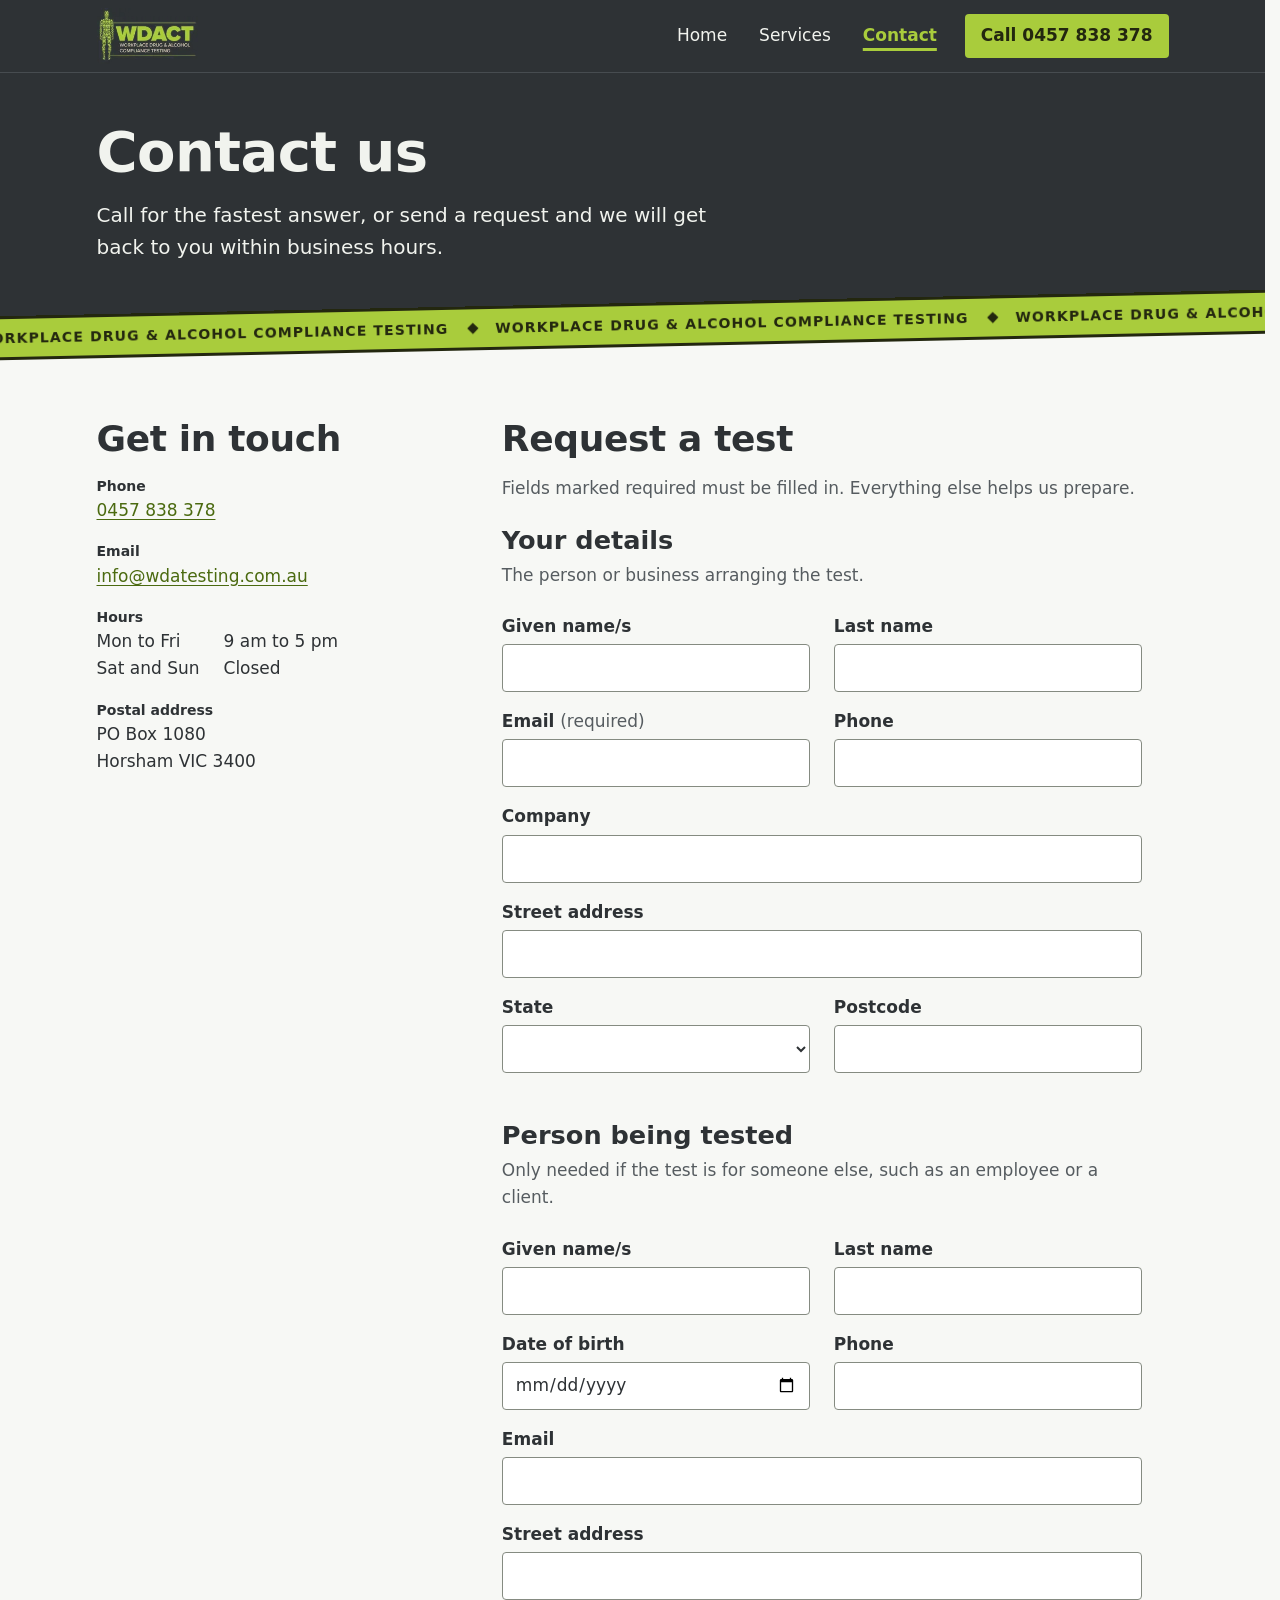
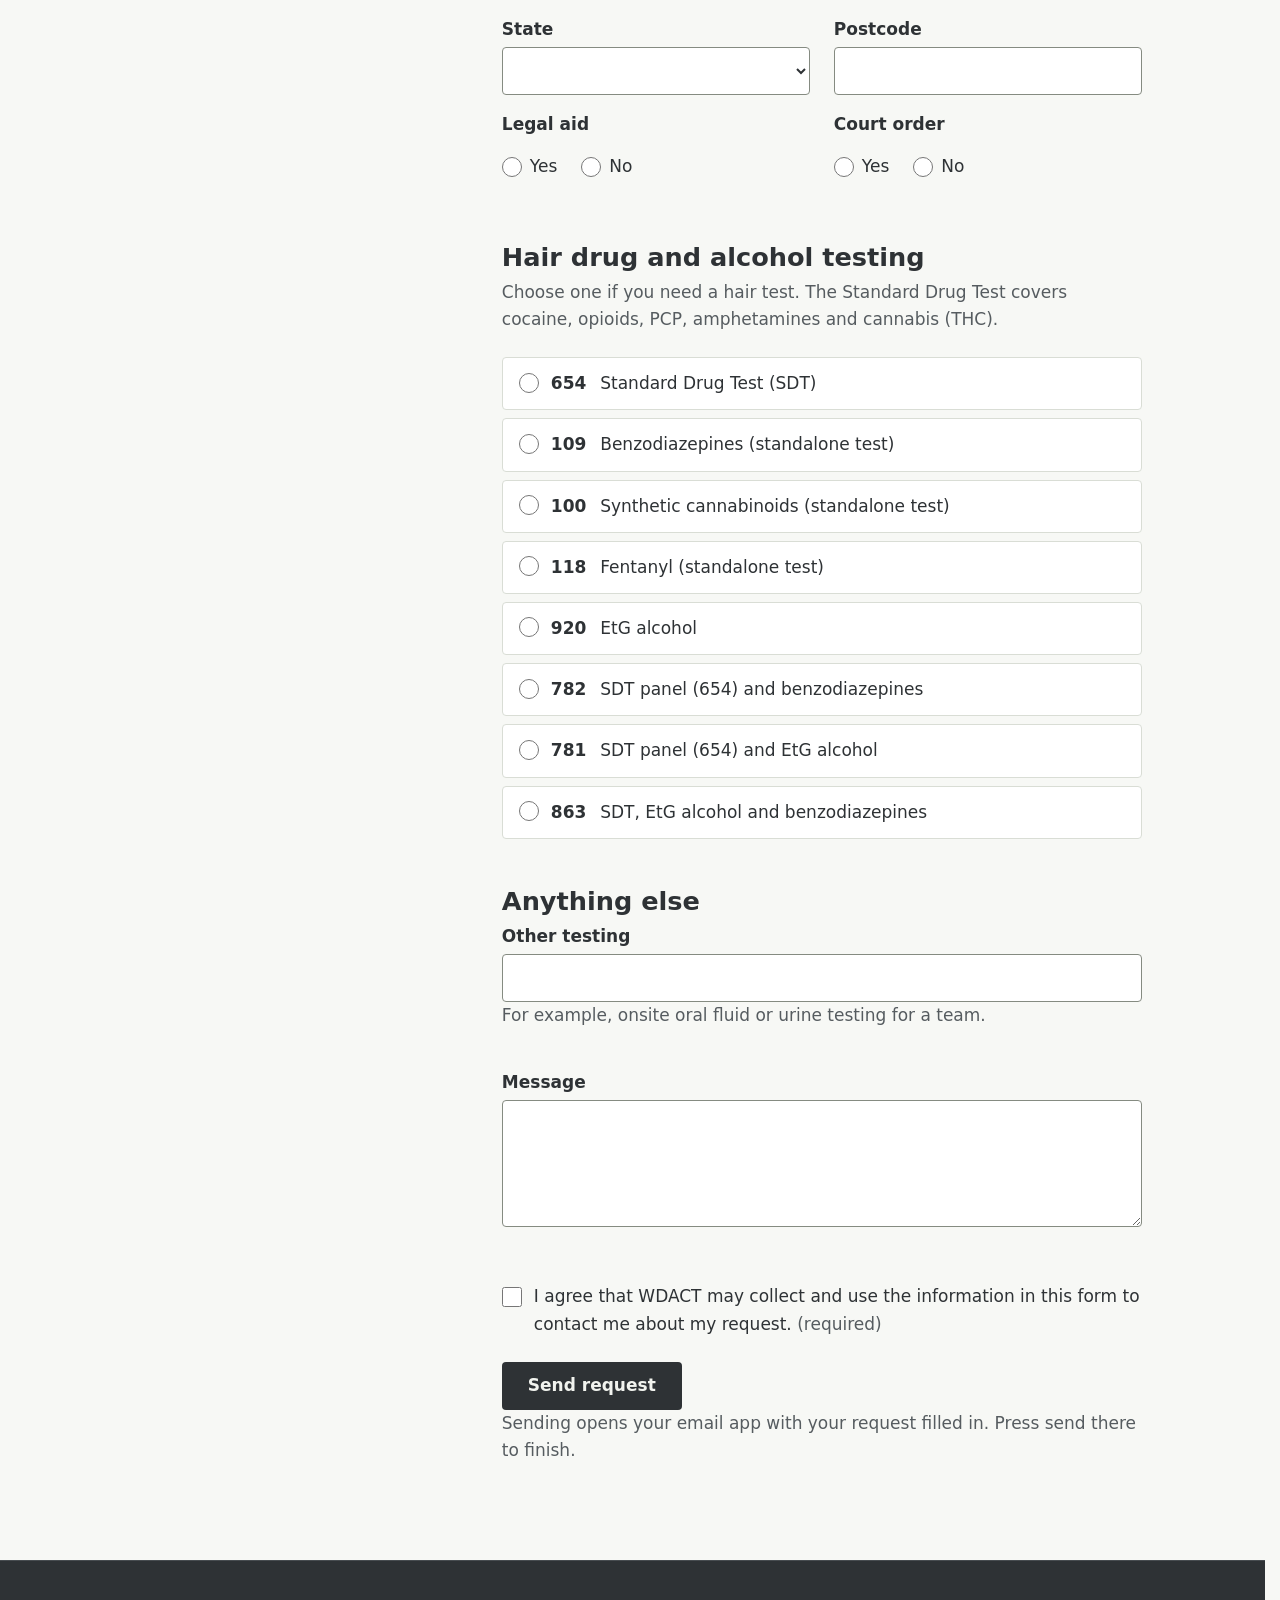
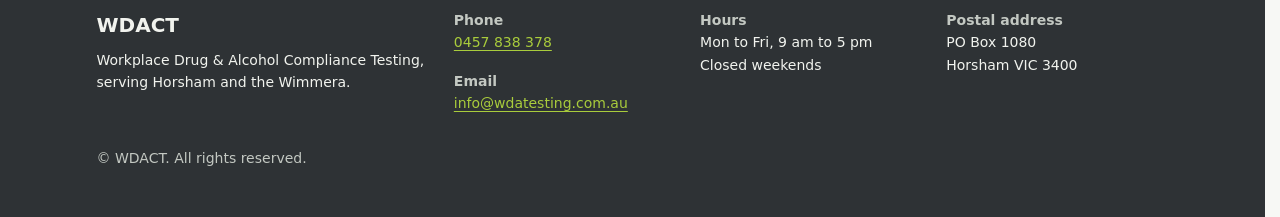
==== contact.html @ dabd3021 "Redesign site for WDACT (Workplace Drug & Alcohol Compliance Testing) Rebuild the old Telstra-built " ====
<!doctype html>
<html lang="en-AU">
<head>
  <meta charset="utf-8">
  <meta name="viewport" content="width=device-width, initial-scale=1">
  <title>Contact and request a test | WDACT</title>
  <meta name="description" content="Call WDACT on 0457 838 378 or send a test request. Drug, alcohol and hair follicle testing in Horsham and the Wimmera.">
  <link rel="preload" href="assets/fonts/archivo-latin-var.woff2" as="font" type="font/woff2" crossorigin>
  <link rel="stylesheet" href="assets/css/theme.css">
  <link rel="stylesheet" href="assets/css/main.css">
  <link rel="stylesheet" href="assets/components/nav/nav.css">
  <script src="assets/components/nav/nav.js" defer></script>
  <script src="assets/js/contact-form.js" defer></script>
</head>
<body>
  <header data-site-nav></header>

  <main id="main" tabindex="-1">
    <section class="hero hero--short on-dark" aria-labelledby="page-title">
      <div class="wrap">
        <h1 id="page-title">Contact us</h1>
        <p class="lede">Call for the fastest answer, or send a request and we will get back to you within business hours.</p>
      </div>
    </section>

    <div class="tape" aria-hidden="true"><span>WORKPLACE DRUG &amp; ALCOHOL COMPLIANCE TESTING</span><span>WORKPLACE DRUG &amp; ALCOHOL COMPLIANCE TESTING</span><span>WORKPLACE DRUG &amp; ALCOHOL COMPLIANCE TESTING</span><span>WORKPLACE DRUG &amp; ALCOHOL COMPLIANCE TESTING</span></div>

    <div class="section">
      <div class="wrap contact-layout">
        <aside class="contact-layout__aside" aria-labelledby="details-title">
          <h2 id="details-title">Get in touch</h2>
          <dl class="details">
            <div>
              <dt>Phone</dt>
              <dd><a href="tel:+61457838378">0457 838 378</a></dd>
            </div>
            <div>
              <dt>Email</dt>
              <dd><a href="mailto:info@wdatesting.com.au">info@wdatesting.com.au</a></dd>
            </div>
            <div>
              <dt>Hours</dt>
              <dd>
                <table class="hours">
                  <tr><th scope="row">Mon to Fri</th><td>9 am to 5 pm</td></tr>
                  <tr><th scope="row">Sat and Sun</th><td>Closed</td></tr>
                </table>
              </dd>
            </div>
            <div>
              <dt>Postal address</dt>
              <dd>PO Box 1080<br>Horsham VIC 3400</dd>
            </div>
          </dl>
        </aside>

        <form class="request" id="request" action="mailto:info@wdatesting.com.au" method="post" enctype="text/plain" novalidate aria-labelledby="request-title">
          <h2 id="request-title">Request a test</h2>
          <p class="hint">Fields marked required must be filled in. Everything else helps us prepare.</p>

          <fieldset>
            <legend>Your details</legend>
            <p class="hint">The person or business arranging the test.</p>
            <div class="fields">
              <div class="field">
                <label for="given-name">Given name/s</label>
                <input id="given-name" name="Given name/s" type="text" autocomplete="given-name">
              </div>
              <div class="field">
                <label for="last-name">Last name</label>
                <input id="last-name" name="Last name" type="text" autocomplete="family-name">
              </div>
              <div class="field">
                <label for="email">Email <span class="required">(required)</span></label>
                <input id="email" name="Email" type="email" autocomplete="email" required aria-describedby="email-error">
                <p class="error" id="email-error"></p>
              </div>
              <div class="field">
                <label for="phone">Phone</label>
                <input id="phone" name="Phone" type="tel" autocomplete="tel">
              </div>
              <div class="field field--wide">
                <label for="company">Company</label>
                <input id="company" name="Company" type="text" autocomplete="organization">
              </div>
              <div class="field field--wide">
                <label for="street">Street address</label>
                <input id="street" name="Street address" type="text" autocomplete="street-address">
              </div>
              <div class="field">
                <label for="state">State</label>
                <select id="state" name="State" autocomplete="address-level1">
                  <option value=""></option>
                  <option>VIC</option>
                  <option>NSW</option>
                  <option>SA</option>
                  <option>QLD</option>
                  <option>TAS</option>
                  <option>WA</option>
                  <option>NT</option>
                  <option>ACT</option>
                </select>
              </div>
              <div class="field">
                <label for="postcode">Postcode</label>
                <input id="postcode" name="Postcode" type="text" inputmode="numeric" autocomplete="postal-code" maxlength="4">
              </div>
            </div>
          </fieldset>

          <fieldset>
            <legend>Person being tested</legend>
            <p class="hint">Only needed if the test is for someone else, such as an employee or a client.</p>
            <div class="fields">
              <div class="field">
                <label for="client-given-name">Given name/s</label>
                <input id="client-given-name" name="Client given name/s" type="text" autocomplete="off">
              </div>
              <div class="field">
                <label for="client-last-name">Last name</label>
                <input id="client-last-name" name="Client last name" type="text" autocomplete="off">
              </div>
              <div class="field">
                <label for="client-dob">Date of birth</label>
                <input id="client-dob" name="Client date of birth" type="date" autocomplete="off">
              </div>
              <div class="field">
                <label for="client-phone">Phone</label>
                <input id="client-phone" name="Client phone" type="tel" autocomplete="off">
              </div>
              <div class="field field--wide">
                <label for="client-email">Email</label>
                <input id="client-email" name="Client email" type="email" autocomplete="off">
              </div>
              <div class="field field--wide">
                <label for="client-street">Street address</label>
                <input id="client-street" name="Client street address" type="text" autocomplete="off">
              </div>
              <div class="field">
                <label for="client-state">State</label>
                <select id="client-state" name="Client state" autocomplete="off">
                  <option value=""></option>
                  <option>VIC</option>
                  <option>NSW</option>
                  <option>SA</option>
                  <option>QLD</option>
                  <option>TAS</option>
                  <option>WA</option>
                  <option>NT</option>
                  <option>ACT</option>
                </select>
              </div>
              <div class="field">
                <label for="client-postcode">Postcode</label>
                <input id="client-postcode" name="Client postcode" type="text" inputmode="numeric" autocomplete="off" maxlength="4">
              </div>
              <div class="field" role="group" aria-labelledby="legal-aid-label">
                <span class="label" id="legal-aid-label">Legal aid</span>
                <div class="yes-no">
                  <label><input type="radio" name="Legal aid" value="Yes"> Yes</label>
                  <label><input type="radio" name="Legal aid" value="No"> No</label>
                </div>
              </div>
              <div class="field" role="group" aria-labelledby="court-order-label">
                <span class="label" id="court-order-label">Court order</span>
                <div class="yes-no">
                  <label><input type="radio" name="Court order" value="Yes"> Yes</label>
                  <label><input type="radio" name="Court order" value="No"> No</label>
                </div>
              </div>
            </div>
          </fieldset>

          <fieldset>
            <legend>Hair drug and alcohol testing</legend>
            <p class="hint">Choose one if you need a hair test. The Standard Drug Test covers cocaine, opioids, PCP, amphetamines and cannabis (THC).</p>
            <ul class="choices">
              <li><label class="choice"><input type="radio" name="Hair test" value="654 Standard Drug Test (SDT)"><span><span class="choice__code">654</span> Standard Drug Test (SDT)</span></label></li>
              <li><label class="choice"><input type="radio" name="Hair test" value="109 Benzodiazepines (standalone test)"><span><span class="choice__code">109</span> Benzodiazepines (standalone test)</span></label></li>
              <li><label class="choice"><input type="radio" name="Hair test" value="100 Synthetic cannabinoids (standalone test)"><span><span class="choice__code">100</span> Synthetic cannabinoids (standalone test)</span></label></li>
              <li><label class="choice"><input type="radio" name="Hair test" value="118 Fentanyl (standalone test)"><span><span class="choice__code">118</span> Fentanyl (standalone test)</span></label></li>
              <li><label class="choice"><input type="radio" name="Hair test" value="920 EtG alcohol"><span><span class="choice__code">920</span> EtG alcohol</span></label></li>
              <li><label class="choice"><input type="radio" name="Hair test" value="782 SDT panel (654) and benzodiazepines"><span><span class="choice__code">782</span> SDT panel (654) and benzodiazepines</span></label></li>
              <li><label class="choice"><input type="radio" name="Hair test" value="781 SDT panel (654) and EtG alcohol"><span><span class="choice__code">781</span> SDT panel (654) and EtG alcohol</span></label></li>
              <li><label class="choice"><input type="radio" name="Hair test" value="863 SDT, EtG alcohol and benzodiazepines"><span><span class="choice__code">863</span> SDT, EtG alcohol and benzodiazepines</span></label></li>
            </ul>
          </fieldset>

          <fieldset>
            <legend>Anything else</legend>
            <div class="fields">
              <div class="field field--wide">
                <label for="other-testing">Other testing</label>
                <input id="other-testing" name="Other testing" type="text" aria-describedby="other-testing-hint">
                <p class="hint" id="other-testing-hint">For example, onsite oral fluid or urine testing for a team.</p>
              </div>
              <div class="field field--wide">
                <label for="message">Message</label>
                <textarea id="message" name="Message" rows="4"></textarea>
              </div>
            </div>
          </fieldset>

          <div class="consent">
            <input id="consent" name="Consent" type="checkbox" value="Yes" required aria-describedby="consent-error">
            <label for="consent">I agree that WDACT may collect and use the information in this form to contact me about my request. <span class="required">(required)</span></label>
          </div>
          <p class="error" id="consent-error"></p>

          <button class="button button--dark" type="submit">Send request</button>
          <p class="hint" id="send-hint">Sending opens your email app with your request filled in. Press send there to finish.</p>
          <div class="form-status" id="form-status" role="status"></div>
        </form>
      </div>
    </div>
  </main>

  <footer class="site-footer on-dark">
    <div class="wrap">
      <div class="site-footer__grid">
        <div>
          <p class="site-footer__name">WDACT</p>
          <p>Workplace Drug &amp; Alcohol Compliance Testing, serving Horsham and the Wimmera.</p>
        </div>
        <dl class="details">
          <div><dt>Phone</dt><dd><a href="tel:+61457838378">0457 838 378</a></dd></div>
          <div><dt>Email</dt><dd><a href="mailto:info@wdatesting.com.au">info@wdatesting.com.au</a></dd></div>
        </dl>
        <dl class="details">
          <div><dt>Hours</dt><dd>Mon to Fri, 9 am to 5 pm<br>Closed weekends</dd></div>
        </dl>
        <dl class="details">
          <div><dt>Postal address</dt><dd>PO Box 1080<br>Horsham VIC 3400</dd></div>
        </dl>
      </div>
      <p class="site-footer__legal">&copy; WDACT. All rights reserved.</p>
    </div>
  </footer>
</body>
</html>
---- assets/css/theme.css ----
/*
  Theme: this site's colours, fonts and spacing.

  This is the ONLY file where colours and fonts are set. Every other
  stylesheet (including the nav component) reads these custom properties.

  WDACT brand: charcoal and the lime taken from the WDACT logo.
  Lime is only used as a fill or on charcoal; on light backgrounds,
  text and links use the deeper olive so they stay readable.
*/

/* Archivo, self-hosted (variable weight and width, Latin subset) */
@font-face {
  font-family: "Archivo";
  font-style: normal;
  font-weight: 100 900;
  font-stretch: 62% 125%;
  font-display: swap;
  src: url("../fonts/archivo-latin-var.woff2") format("woff2");
}

:root {
  /* Colour */
  --colour-paper: #f7f8f5;          /* page background */
  --colour-surface: #ffffff;        /* raised surfaces, form fields */
  --colour-ink: #2e3235;            /* body text */
  --colour-ink-muted: #565c60;      /* secondary text */
  --colour-line: #d9ddd5;           /* borders and dividers */
  --colour-accent: #4b6a10;         /* links, current page, focus ring (on light) */
  --colour-accent-strong: #354b0a;  /* hover and pressed states */
  --colour-on-accent: #ffffff;      /* text on accent backgrounds */

  --colour-charcoal: #2e3235;       /* header, hero and footer */
  --colour-slab: #3b4044;           /* raised areas on charcoal */
  --colour-on-charcoal: #f1f3ee;    /* text on charcoal */
  --colour-on-charcoal-muted: #c3c8c2;
  --colour-lime: #a9cc3c;           /* WDACT logo lime: fills, and accents on charcoal */
  --colour-lime-strong: #bedd5a;    /* hover on charcoal */
  --colour-on-lime: #23270f;        /* text on lime */
  --colour-error: #a32c1e;          /* form errors */
  --colour-field-border: #858b81;   /* form field outlines (3:1 against paper) */

  /* Fonts */
  --font-body: "Archivo", system-ui, -apple-system, "Segoe UI", Roboto, "Helvetica Neue", Arial, sans-serif;
  --font-display: "Archivo", system-ui, -apple-system, "Segoe UI", Roboto, "Helvetica Neue", Arial, sans-serif;
  --stretch-display: 125%;          /* expanded width for headings, echoing the logo */
  --stretch-label: 112%;

  /* Type scale (roughly a 1.25 ratio) */
  --text-sm: 0.875rem;
  --text-base: 1.0625rem;
  --text-lg: 1.25rem;
  --text-xl: 1.6rem;
  --text-2xl: clamp(1.75rem, 3.6vw, 2.25rem);
  --text-3xl: clamp(2.1rem, 5.6vw, 3.5rem);
  --leading-body: 1.6;
  --leading-tight: 1.1;
  --measure: 66ch;                  /* comfortable line length */

  /* Spacing */
  --space-1: 0.25rem;
  --space-2: 0.5rem;
  --space-3: 0.75rem;
  --space-4: 1rem;
  --space-5: 1.5rem;
  --space-6: 2rem;
  --space-7: 3rem;
  --space-8: 4.5rem;
  --space-9: 6rem;

  /* Layout */
  --page-max-width: 72rem;
  --page-gutter: clamp(1rem, 4vw, 2.5rem);
  --radius: 0.25rem;

  /* Navigation */
  --nav-bar-height: 4.5rem;         /* fixed height of the top bar */
  --nav-link-gap: var(--space-5);
  --nav-background: var(--colour-charcoal);
  --nav-ink: var(--colour-on-charcoal);
  --nav-line: #474c50;
  --nav-current: var(--colour-lime);
  --nav-logo-height: 3.5rem;
  --focus-ring: 3px solid var(--colour-accent);
  --focus-ring-on-dark: 3px solid var(--colour-lime);
  --focus-offset: 3px;

  /* Stacking order: the header must sit above everything else on the page */
  --z-nav: 1000;

  /* Motion */
  --duration-fast: 160ms;
  --easing: cubic-bezier(0.2, 0, 0, 1);

  /*
    Breakpoint (for reference only: custom properties cannot be used inside
    media queries). The mobile menu applies under 768 px; 768 px and wider is
    the desktop menu. nav.css and nav.js both use this value.
  */
}
---- assets/css/main.css ----
/*
  Base page styles. Colours, fonts and spacing come from theme.css.
*/

*,
*::before,
*::after {
  box-sizing: border-box;
}

html {
  -webkit-text-size-adjust: 100%;
  text-size-adjust: 100%;
  scrollbar-gutter: stable;
}

body {
  margin: 0;
  min-height: 100vh;
  display: flex;
  flex-direction: column;
  background: var(--colour-paper);
  color: var(--colour-ink);
  font-family: var(--font-body);
  font-size: var(--text-base);
  line-height: var(--leading-body);
}

img {
  max-width: 100%;
  height: auto;
  display: block;
}

h1,
h2,
h3 {
  font-family: var(--font-display);
  font-stretch: var(--stretch-display);
  font-weight: 800;
  line-height: var(--leading-tight);
  letter-spacing: -0.01em;
  margin: 0 0 var(--space-4);
  text-wrap: balance;
}

h1 {
  font-size: var(--text-3xl);
}

h2 {
  font-size: var(--text-2xl);
}

h3 {
  font-size: var(--text-lg);
  font-weight: 700;
  letter-spacing: 0;
}

p {
  margin: 0 0 var(--space-4);
  max-width: var(--measure);
}

a {
  color: var(--colour-accent);
  text-underline-offset: 0.18em;
}

a:hover {
  color: var(--colour-accent-strong);
}

:focus-visible {
  outline: var(--focus-ring);
  outline-offset: var(--focus-offset);
}

main:focus {
  outline: none;
}

main {
  flex: 1;
  overflow-x: clip; /* trims the angled tape band; clip keeps the sticky header working */
}

.wrap {
  width: 100%;
  max-width: var(--page-max-width);
  margin: 0 auto;
  padding: 0 var(--page-gutter);
}

.lede {
  font-size: var(--text-lg);
  max-width: 52ch;
}

/* ------------------------------------------------------------------
   Buttons
   ------------------------------------------------------------------ */

.button {
  display: inline-flex;
  align-items: center;
  justify-content: center;
  min-height: 3rem;
  padding: var(--space-2) var(--space-5);
  border: 2px solid transparent;
  border-radius: var(--radius);
  font: inherit;
  font-weight: 700;
  text-decoration: none;
  cursor: pointer;
}

.button--lime {
  background: var(--colour-lime);
  color: var(--colour-on-lime);
}

.button--lime:hover {
  background: var(--colour-lime-strong);
  color: var(--colour-on-lime);
}

.button--ghost {
  border-color: currentColor;
  color: var(--colour-on-charcoal);
}

.button--ghost:hover {
  color: var(--colour-lime);
}

.button--dark {
  background: var(--colour-charcoal);
  color: var(--colour-on-charcoal);
}

.button--dark:hover {
  background: var(--colour-slab);
  color: var(--colour-on-charcoal);
}

.actions {
  display: flex;
  flex-wrap: wrap;
  gap: var(--space-3);
  margin-top: var(--space-6);
}

/* ------------------------------------------------------------------
   Dark areas (hero and contact band): lime focus ring and links
   ------------------------------------------------------------------ */

.on-dark {
  background: var(--colour-charcoal);
  color: var(--colour-on-charcoal);
}

.on-dark a:not(.button) {
  color: var(--colour-lime);
}

.on-dark a:not(.button):hover {
  color: var(--colour-lime-strong);
}

.on-dark :focus-visible {
  outline: var(--focus-ring-on-dark);
}

/* ------------------------------------------------------------------
   Hero
   ------------------------------------------------------------------ */

.hero {
  padding: var(--space-7) 0 var(--space-8);
}

.hero__grid {
  display: grid;
  gap: var(--space-6);
  align-items: center;
}

.hero__place {
  margin-bottom: var(--space-4);
  color: var(--colour-lime);
  font-stretch: var(--stretch-label);
  font-weight: 600;
}

.hero__text p:not(.hero__place) {
  color: var(--colour-on-charcoal-muted);
}

.hero__photo {
  margin: 0;
}

.hero__photo img {
  width: 100%;
  aspect-ratio: 3 / 2;
  object-fit: cover;
  border-radius: var(--radius);
}

.hero--short {
  padding-bottom: var(--space-7);
}

@media (min-width: 900px) {
  .hero__grid {
    grid-template-columns: 1.15fr 1fr;
    gap: var(--space-7);
  }
}

/*
  Custody tape: the band under the hero, styled like tamper-evident
  evidence tape. Decorative only (aria-hidden in the markup).
*/
.tape {
  position: relative;
  z-index: 1;
  margin: calc(var(--space-5) * -1) -2% 0;
  overflow: hidden;
  transform: rotate(-1.2deg);
  background: var(--colour-lime);
  color: var(--colour-on-lime);
  border-block: 3px solid var(--colour-on-lime);
  font-stretch: var(--stretch-display);
  font-weight: 800;
  font-size: var(--text-sm);
  letter-spacing: 0.08em;
  white-space: nowrap;
  user-select: none;
}

.tape span {
  display: inline-block;
  padding: var(--space-2) 0;
}

.tape span::after {
  content: "";
  display: inline-block;
  width: 0.55em;
  height: 0.55em;
  margin: 0 1.4em;
  background: currentColor;
  transform: rotate(45deg) translateY(-0.1em);
}

/* ------------------------------------------------------------------
   Sections
   ------------------------------------------------------------------ */

.section {
  padding: var(--space-8) 0;
}

.section + .section {
  border-top: 1px solid var(--colour-line);
}

.section__intro {
  margin-bottom: var(--space-7);
}

.section__intro p {
  color: var(--colour-ink-muted);
}

/* Three test types, divided by rules rather than boxed in cards */
.tests {
  display: grid;
  gap: var(--space-6);
  margin: 0;
  padding: 0;
  list-style: none;
}

.tests li {
  padding-top: var(--space-4);
  border-top: 4px solid var(--colour-charcoal);
}

.tests p {
  color: var(--colour-ink-muted);
}

@media (min-width: 768px) {
  .tests {
    grid-template-columns: repeat(3, 1fr);
  }
}

/* Two audiences side by side */
.split {
  display: grid;
  gap: var(--space-7);
}

.split ul {
  margin: 0 0 var(--space-4);
  padding-left: var(--space-5);
}

.split li {
  margin-bottom: var(--space-2);
}

@media (min-width: 768px) {
  .split {
    grid-template-columns: 1fr 1fr;
  }
}

/* Reasons to choose WDACT */
.reasons {
  display: grid;
  gap: var(--space-5) var(--space-7);
  margin: 0;
}

.reasons div {
  padding-left: var(--space-4);
  border-left: 4px solid var(--colour-lime);
}

.reasons dt {
  font-weight: 700;
  font-size: var(--text-lg);
}

.reasons dd {
  margin: var(--space-1) 0 0;
  color: var(--colour-ink-muted);
}

@media (min-width: 768px) {
  .reasons {
    grid-template-columns: 1fr 1fr;
  }
}

/* Text beside a photo */
.feature {
  display: grid;
  gap: var(--space-6);
  align-items: start;
}

.feature img {
  width: 100%;
  border-radius: var(--radius);
}

@media (min-width: 900px) {
  .feature {
    grid-template-columns: 1.4fr 1fr;
    gap: var(--space-8);
  }

  .feature--reverse > :first-child {
    order: 2;
  }
}

/* Substances list in two columns */
.substances {
  max-width: 34rem;
  columns: 2 12rem;
  column-gap: var(--space-6);
  margin: 0 0 var(--space-5);
  padding-left: var(--space-5);
}

.substances li {
  margin-bottom: var(--space-1);
  break-inside: avoid;
}

/* Hair test codes */
.table-scroll {
  overflow-x: auto;
  margin-bottom: var(--space-4);
}

.codes {
  width: 100%;
  max-width: 44rem;
  border-collapse: collapse;
}

.codes caption {
  text-align: left;
  font-weight: 700;
  padding-bottom: var(--space-3);
}

.codes th,
.codes td {
  padding: var(--space-3) var(--space-4) var(--space-3) 0;
  border-bottom: 1px solid var(--colour-line);
  text-align: left;
  vertical-align: top;
}

.codes thead th {
  border-bottom: 2px solid var(--colour-charcoal);
  font-size: var(--text-sm);
}

.codes tbody th {
  width: 5rem;
  font-variant-numeric: tabular-nums;
  font-stretch: var(--stretch-label);
}

.note {
  max-width: 44rem;
  color: var(--colour-ink-muted);
  font-size: var(--text-sm);
}

/* ------------------------------------------------------------------
   Contact band and details
   ------------------------------------------------------------------ */

.contact-band {
  padding: var(--space-8) 0;
}

.contact-band__grid {
  display: grid;
  gap: var(--space-6);
}

.contact-band__phone {
  display: inline-block;
  margin-bottom: var(--space-4);
  font-stretch: var(--stretch-display);
  font-weight: 800;
  font-size: var(--text-3xl);
  line-height: 1;
  text-decoration: none;
  font-variant-numeric: tabular-nums;
}

.contact-band__phone:hover {
  text-decoration: underline;
  text-decoration-thickness: 3px;
}

@media (min-width: 900px) {
  .contact-band__grid {
    grid-template-columns: 1.3fr 1fr;
    align-items: end;
  }
}

.details {
  display: grid;
  gap: var(--space-4);
  margin: 0;
}

.details dt {
  font-stretch: var(--stretch-label);
  font-weight: 600;
  font-size: var(--text-sm);
}

.details dd {
  margin: 0;
}

.on-dark .details dt {
  color: var(--colour-on-charcoal-muted);
}

.hours {
  border-collapse: collapse;
}

.hours th,
.hours td {
  padding: 0 var(--space-5) 0 0;
  font-weight: inherit;
  text-align: left;
  font-variant-numeric: tabular-nums;
}

/* ------------------------------------------------------------------
   Contact page layout and form
   ------------------------------------------------------------------ */

.contact-layout {
  display: grid;
  gap: var(--space-8);
}

@media (min-width: 900px) {
  .contact-layout {
    grid-template-columns: 1fr 2fr;
    gap: var(--space-8);
  }

  .contact-layout__aside {
    position: sticky;
    top: calc(var(--nav-bar-height) + var(--space-6));
    align-self: start;
  }
}

.request {
  max-width: 40rem;
}

.request fieldset {
  margin: 0 0 var(--space-7);
  padding: 0;
  border: 0;
}

.request legend {
  padding: 0;
  margin-bottom: var(--space-2);
  font-stretch: var(--stretch-display);
  font-weight: 800;
  font-size: var(--text-xl);
  line-height: var(--leading-tight);
}

.request .hint {
  margin-bottom: var(--space-5);
  color: var(--colour-ink-muted);
}

.fields {
  display: grid;
  gap: var(--space-4) var(--space-5);
}

@media (min-width: 560px) {
  .fields {
    grid-template-columns: 1fr 1fr;
  }

  .field--wide {
    grid-column: 1 / -1;
  }
}

.field label,
.field .label {
  display: block;
  margin-bottom: var(--space-1);
  font-weight: 600;
}

.field input,
.field select,
.field textarea {
  width: 100%;
  min-height: 3rem;
  padding: var(--space-2) var(--space-3);
  border: 1px solid var(--colour-field-border);
  border-radius: var(--radius);
  background: var(--colour-surface);
  color: var(--colour-ink);
  font: inherit;
}

.field textarea {
  min-height: 7rem;
  resize: vertical;
}

.field input:focus-visible,
.field select:focus-visible,
.field textarea:focus-visible {
  outline: var(--focus-ring);
  outline-offset: 1px;
  border-color: var(--colour-accent);
}

.field input[aria-invalid="true"] {
  border-color: var(--colour-error);
  border-width: 2px;
}

.required {
  color: var(--colour-ink-muted);
  font-weight: 400;
}

.error {
  margin: var(--space-1) 0 0;
  color: var(--colour-error);
  font-weight: 600;
  font-size: var(--text-sm);
}

.error:empty {
  display: none;
}

.choices {
  display: grid;
  gap: var(--space-2);
  margin: 0;
  padding: 0;
  list-style: none;
}

.choice {
  display: flex;
  gap: var(--space-3);
  align-items: flex-start;
  padding: var(--space-3) var(--space-4);
  border: 1px solid var(--colour-line);
  border-radius: var(--radius);
  background: var(--colour-surface);
  cursor: pointer;
}

.choice:has(input:checked) {
  border-color: var(--colour-charcoal);
  box-shadow: inset 4px 0 0 var(--colour-lime);
}

.choice input {
  flex: none;
  width: 1.25rem;
  height: 1.25rem;
  margin: 0.15rem 0 0;
  accent-color: var(--colour-accent);
}

.choice__code {
  display: inline-block;
  min-width: 2.75rem;
  font-weight: 700;
  font-variant-numeric: tabular-nums;
  font-stretch: var(--stretch-label);
}

.yes-no {
  display: flex;
  flex-wrap: wrap;
  gap: var(--space-2) var(--space-5);
}

.yes-no label {
  display: inline-flex;
  gap: var(--space-2);
  align-items: center;
  font-weight: 400;
  min-height: 2.75rem;
}

.yes-no input {
  width: 1.25rem;
  height: 1.25rem;
  margin: 0;
  accent-color: var(--colour-accent);
}

.consent {
  display: flex;
  gap: var(--space-3);
  align-items: flex-start;
  max-width: var(--measure);
  margin-bottom: var(--space-5);
}

.consent input {
  flex: none;
  width: 1.25rem;
  height: 1.25rem;
  margin: 0.2rem 0 0;
  accent-color: var(--colour-accent);
}

.form-status {
  margin-top: var(--space-4);
  padding: var(--space-4);
  border-left: 4px solid var(--colour-lime);
  background: var(--colour-surface);
}

.form-status:empty {
  display: none;
}

/* ------------------------------------------------------------------
   Footer
   ------------------------------------------------------------------ */

.site-footer {
  padding: var(--space-7) 0 var(--space-6);
  font-size: var(--text-sm);
  border-top: 1px solid var(--nav-line);
}

.site-footer__grid {
  display: grid;
  gap: var(--space-5);
}

.site-footer__name {
  font-stretch: var(--stretch-display);
  font-weight: 800;
  font-size: var(--text-lg);
  margin-bottom: var(--space-2);
}

.site-footer .details dt {
  font-size: var(--text-sm);
}

.site-footer__legal {
  margin-top: var(--space-6);
  color: var(--colour-on-charcoal-muted);
}

@media (min-width: 768px) {
  .site-footer__grid {
    grid-template-columns: 1.5fr 1fr 1fr 1fr;
  }
}

@media (prefers-reduced-motion: reduce) {
  *,
  *::before,
  *::after {
    animation-duration: 0.01ms !important;
    transition-duration: 0.01ms !important;
  }
}
---- assets/components/nav/nav.css ----
/*
  Shared navigation menu styles.
  Colours, fonts and sizes come from assets/css/theme.css.

  Breakpoint: the mobile menu applies under 768 px. This must match
  DESKTOP_QUERY in nav.js.

  Do not add transform, filter or backdrop-filter to .site-header: they
  would trap the fixed mobile panel inside the header.
*/

/*
  Sections reached from a link (in the menu, in the page, or from another
  page) stop just below the sticky header instead of underneath it.
  Set on elements with an id rather than as scroll-padding on <html>:
  scroll-padding makes the page jump when the header itself gets focus.
*/
:where([id]:not(.site-nav__panel)) {
  scroll-margin-top: calc(var(--nav-bar-height) + var(--space-4));
}

/* Reserve the bar's space before the script runs, so the page does not jump. */
[data-site-nav] {
  min-height: var(--nav-bar-height);
}

.site-header {
  position: sticky;
  top: 0;
  z-index: var(--z-nav);
  background: var(--nav-background);
  color: var(--nav-ink);
  border-bottom: 1px solid var(--nav-line);
  font-family: var(--font-body);
}

.site-nav__bar {
  display: flex;
  align-items: center;
  gap: var(--space-4);
  height: var(--nav-bar-height);
  max-width: var(--page-max-width);
  margin: 0 auto;
  padding: 0 var(--page-gutter);
}

/* Skip link: hidden until it receives keyboard focus */
.site-nav__skip {
  position: absolute;
  top: var(--space-2);
  left: var(--space-2);
  z-index: 1;
  padding: var(--space-2) var(--space-4);
  background: var(--colour-accent);
  color: var(--colour-on-accent);
  border-radius: var(--radius);
  transform: translateY(-200%);
}

.site-nav__skip:focus {
  transform: none;
  color: var(--colour-on-accent);
}

.site-nav__brand {
  margin-right: auto;
  font-family: var(--font-display);
  font-size: var(--text-lg);
  font-weight: 600;
  color: var(--nav-ink);
  text-decoration: none;
  white-space: nowrap;
  overflow: hidden;
  text-overflow: ellipsis;
  min-width: 0;
  border-radius: var(--radius);
}

.site-nav__brand:hover {
  color: var(--nav-current);
}

.site-nav__logo {
  display: block;
  width: auto;
  height: var(--nav-logo-height);
}

/* Optional action button (set in NAV_CONFIG.action), always in the bar */
.site-nav__action {
  flex: none;
  display: inline-flex;
  align-items: center;
  min-height: 2.75rem;
  padding: 0 var(--space-4);
  border-radius: var(--radius);
  background: var(--nav-current);
  color: var(--colour-on-lime);
  font-weight: 700;
  text-decoration: none;
  white-space: nowrap;
}

.site-nav__action:hover {
  background: var(--colour-lime-strong);
  color: var(--colour-on-lime);
}

.site-nav__action-short {
  display: none;
}

.site-nav__list {
  list-style: none;
  margin: 0;
  padding: 0;
}

.site-nav__link {
  color: var(--nav-ink);
  text-decoration: none;
  border-radius: var(--radius);
}

.site-nav__link:hover {
  color: var(--nav-current);
  text-decoration: underline;
  text-decoration-thickness: 1px;
}

.site-nav__link[aria-current="page"] {
  color: var(--nav-current);
  font-weight: 600;
  text-decoration: underline;
  text-decoration-thickness: 3px;
  text-underline-offset: 0.4em;
}

.site-nav__skip:focus-visible,
.site-nav__brand:focus-visible,
.site-nav__link:focus-visible,
.site-nav__action:focus-visible,
.site-nav__toggle:focus-visible {
  outline: var(--focus-ring-on-dark);
  outline-offset: var(--focus-offset);
}

/* Hamburger button */
.site-nav__toggle {
  display: none;
  flex: none;
  align-items: center;
  justify-content: center;
  width: 2.75rem;
  height: 2.75rem;
  margin-right: calc(var(--space-2) * -1);
  padding: 0;
  border: 0;
  border-radius: var(--radius);
  background: transparent;
  color: var(--nav-ink);
  cursor: pointer;
}

.site-nav__icon,
.site-nav__icon::before,
.site-nav__icon::after {
  display: block;
  width: 1.375rem;
  height: 2px;
  background: currentColor;
  border-radius: 1px;
  transition: transform var(--duration-fast) var(--easing),
    background-color var(--duration-fast) var(--easing);
}

.site-nav__icon {
  position: relative;
}

.site-nav__icon::before,
.site-nav__icon::after {
  content: "";
  position: absolute;
  left: 0;
}

.site-nav__icon::before {
  transform: translateY(-7px);
}

.site-nav__icon::after {
  transform: translateY(7px);
}

/* Bars become a cross while the menu is open */
.site-nav__toggle[aria-expanded="true"] .site-nav__icon {
  background-color: transparent;
}

.site-nav__toggle[aria-expanded="true"] .site-nav__icon::before {
  transform: rotate(45deg);
}

.site-nav__toggle[aria-expanded="true"] .site-nav__icon::after {
  transform: rotate(-45deg);
}

/* Desktop: 768 px and wider */
@media (min-width: 768px) {
  .site-nav__list {
    display: flex;
    gap: var(--nav-link-gap);
  }

  .site-nav__panel {
    margin-right: var(--space-2);
  }

  .site-nav__link {
    display: inline-block;
    padding: var(--space-2) var(--space-1);
  }
}

/* Mobile: under 768 px */
@media (max-width: 767.98px) {
  .site-nav__toggle {
    display: inline-flex;
  }

  /* Short label on small screens; the full label stays as the accessible name */
  .site-nav__action {
    padding: 0 var(--space-3);
  }

  .site-nav__action-short {
    display: inline;
  }

  .site-nav__action-full {
    position: absolute;
    width: 1px;
    height: 1px;
    overflow: hidden;
    clip: rect(0 0 0 0);
    clip-path: inset(50%);
    white-space: nowrap;
  }

  /* The panel fills the screen below the bar and scrolls on its own */
  .site-nav__panel {
    position: fixed;
    top: var(--nav-bar-height);
    right: 0;
    bottom: 0;
    left: 0;
    overflow-y: auto;
    overscroll-behavior: contain;
    padding: var(--space-4) var(--page-gutter) var(--space-7);
    background: var(--nav-background);
    border-top: 1px solid var(--nav-line);
    visibility: hidden;
    opacity: 0;
    transform: translateY(-0.5rem);
    transition: opacity var(--duration-fast) var(--easing),
      transform var(--duration-fast) var(--easing),
      visibility 0s linear var(--duration-fast);
  }

  .site-header.is-open .site-nav__panel {
    visibility: visible;
    opacity: 1;
    transform: none;
    transition: opacity var(--duration-fast) var(--easing),
      transform var(--duration-fast) var(--easing),
      visibility 0s linear 0s;
  }

  .site-nav__list li {
    border-bottom: 1px solid var(--nav-line);
  }

  .site-nav__link {
    display: block;
    padding: var(--space-4) var(--space-1);
    font-size: var(--text-lg);
  }
}

/*
  Stops the page behind the open mobile menu from scrolling.
  Lock <html> only: putting overflow: hidden on <body> as well makes the body
  its own scroll container, which breaks the sticky header on scrolled pages.
*/
html.site-nav-lock {
  overflow: hidden;
}
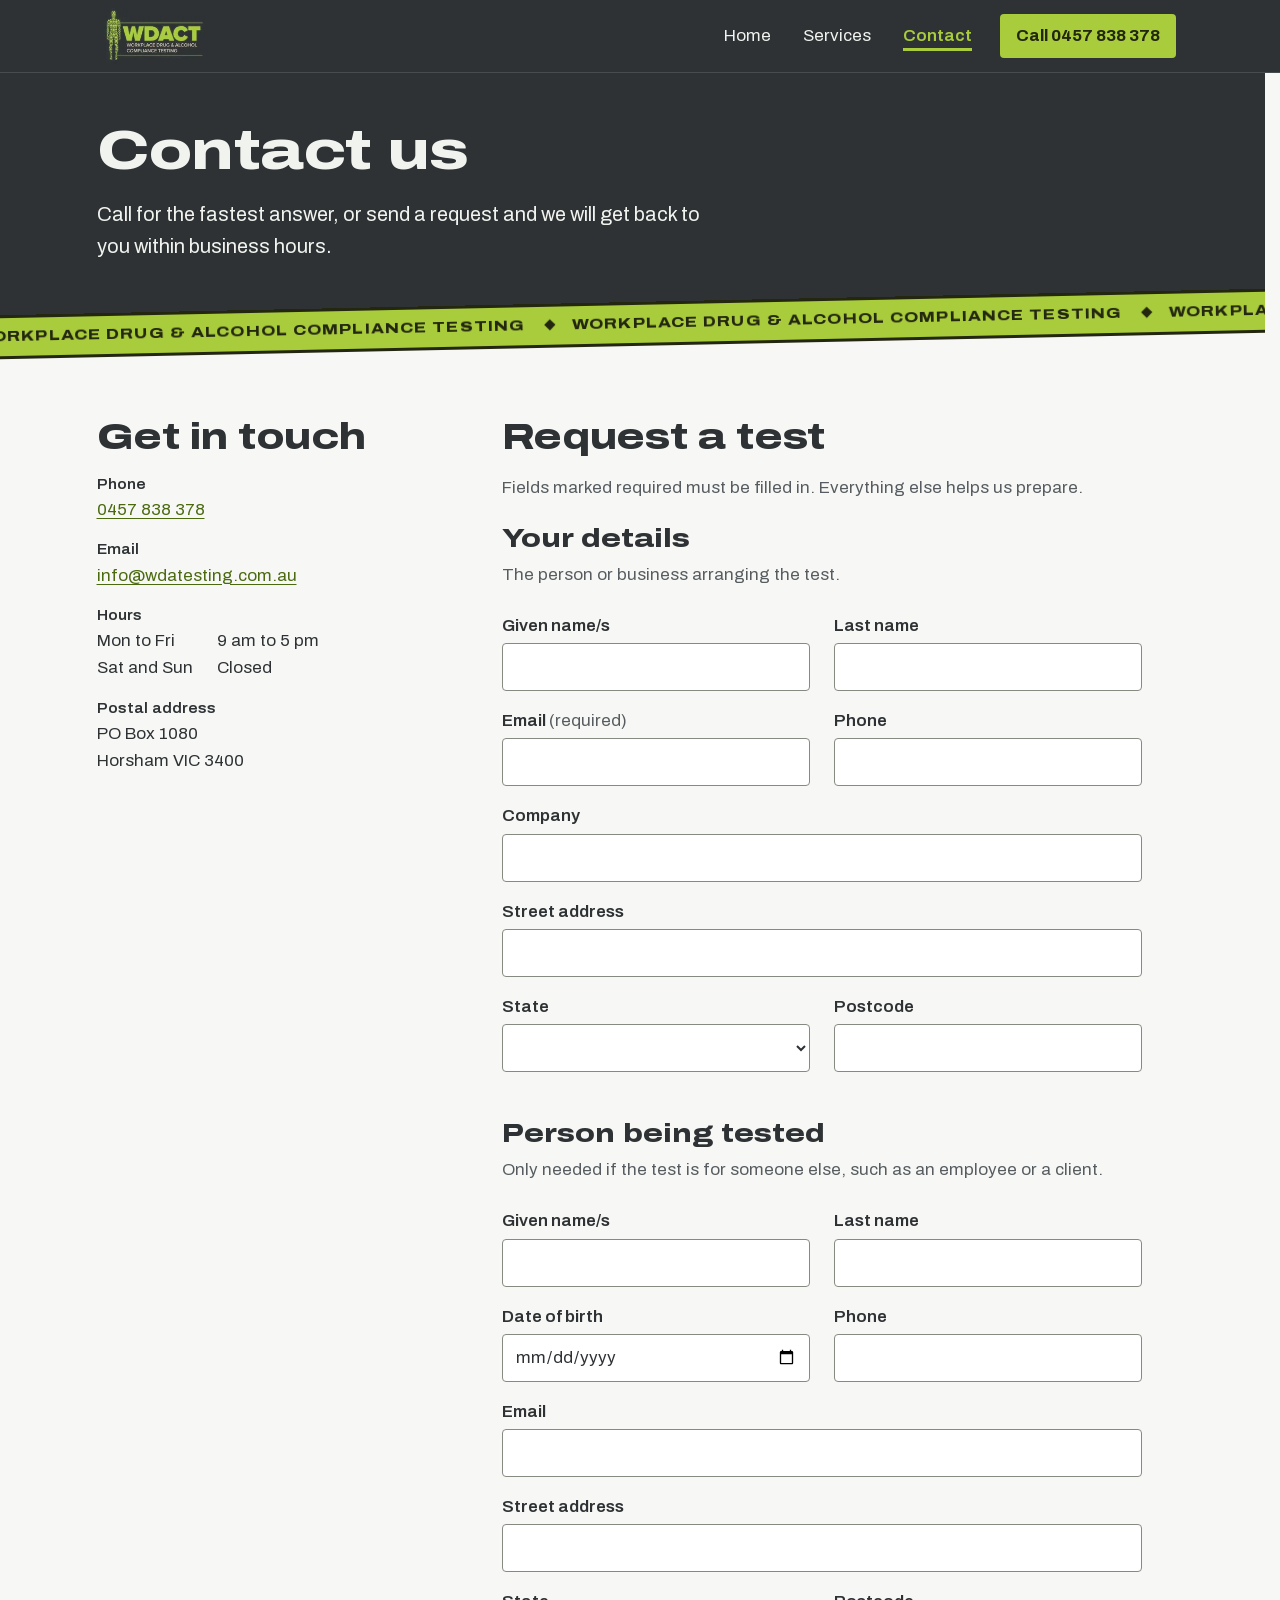
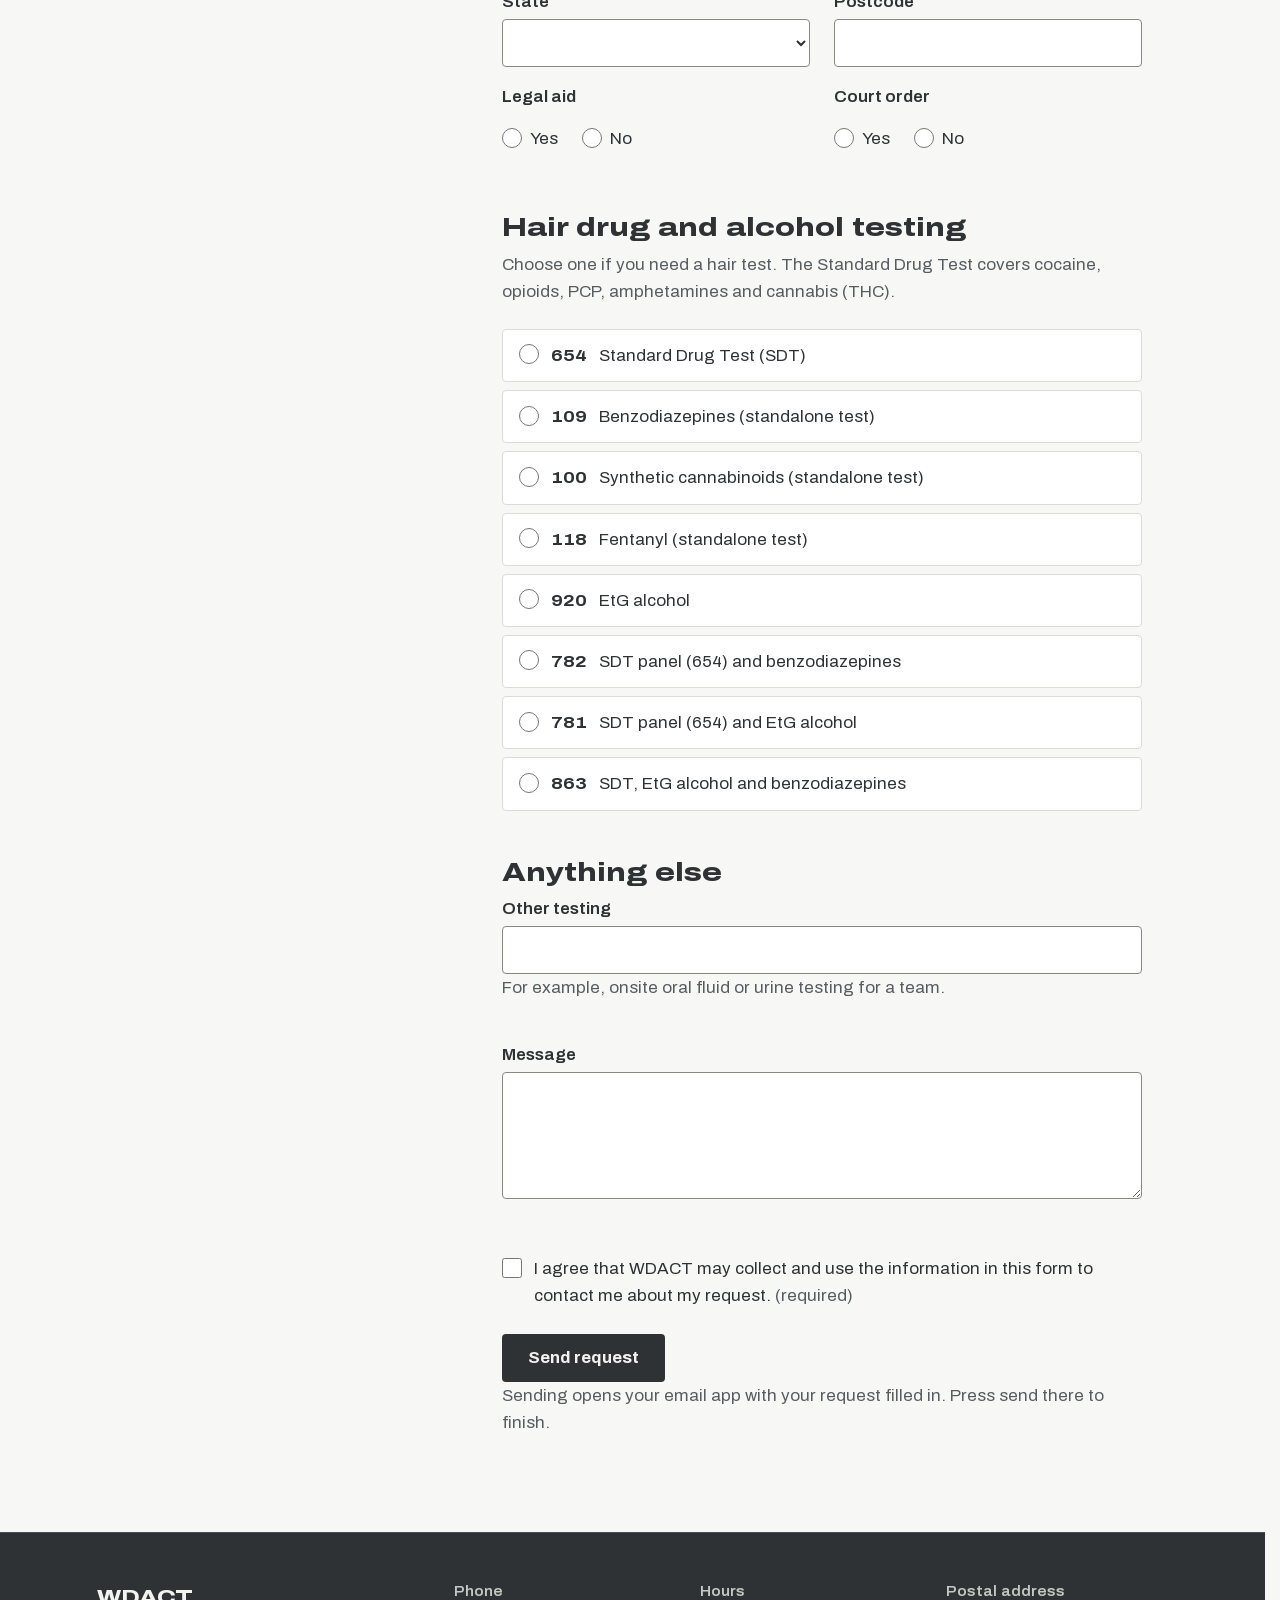
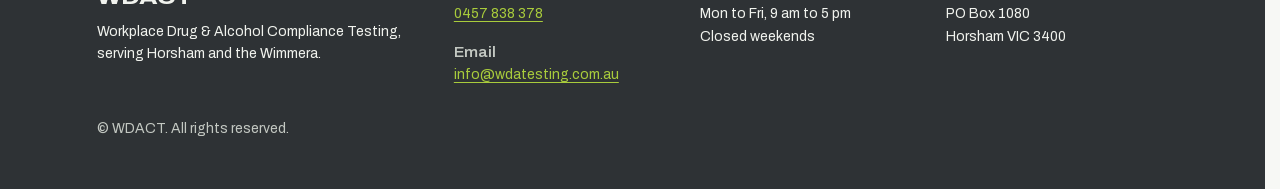
==== commit a0a19ead: "Improve PageSpeed: no layout shift, smaller font and images, caching PageSpeed showed Performance 94" ====
--- a/contact.html
+++ b/contact.html
@@ -5,7 +5,9 @@
   <meta name="viewport" content="width=device-width, initial-scale=1">
   <title>Contact and request a test | WDACT</title>
   <meta name="description" content="Call WDACT on 0457 838 378 or send a test request. Drug, alcohol and hair follicle testing in Horsham and the Wimmera.">
-  <link rel="preload" href="assets/fonts/archivo-latin-var.woff2" as="font" type="font/woff2" crossorigin>
+  <link rel="preload" href="assets/fonts/archivo-subset-var.woff2" as="font" type="font/woff2" crossorigin>
+  <link rel="icon" href="favicon.ico" sizes="48x48">
+  <link rel="apple-touch-icon" href="assets/images/apple-touch-icon.png">
   <link rel="stylesheet" href="assets/css/theme.css">
   <link rel="stylesheet" href="assets/css/main.css">
   <link rel="stylesheet" href="assets/components/nav/nav.css">
--- a/assets/css/theme.css
+++ b/assets/css/theme.css
@@ -9,14 +9,86 @@
   text and links use the deeper olive so they stay readable.
 */
 
-/* Archivo, self-hosted (variable weight and width, Latin subset) */
+/*
+  Archivo, self-hosted. Cut down to what the site uses (weights 400 to 800,
+  widths 100% to 125%, Latin characters) so it loads quickly: 30 KB.
+  If the file changes, give it a new name so browsers fetch the new one.
+
+  font-display: optional means the page never re-flows when the font
+  arrives (no layout shift). Each page preloads the file, so on a normal
+  connection it is ready in time. On a slow first visit, that one page view
+  uses the size-matched fallback below and later pages use Archivo from
+  the cache.
+*/
 @font-face {
   font-family: "Archivo";
   font-style: normal;
-  font-weight: 100 900;
-  font-stretch: 62% 125%;
-  font-display: swap;
-  src: url("../fonts/archivo-latin-var.woff2") format("woff2");
+  font-weight: 400 800;
+  font-stretch: 100% 125%;
+  font-display: optional;
+  src: url("../fonts/archivo-subset-var.woff2") format("woff2");
+}
+
+/*
+  Fallback shown while Archivo loads. Arial (or a match) is scaled to the
+  width Archivo will have at each weight and width, so text wraps the same
+  way and nothing on the page jumps when Archivo arrives. The sizes were
+  measured against the site's own headings, intros and buttons set in
+  Archivo; re-measure if the fonts, widths or weights change.
+*/
+@font-face {
+  font-family: "Archivo Fallback";
+  font-weight: 100 500;
+  font-stretch: 100%;
+  src: local("Arial"), local("ArialMT"), local("Helvetica"), local("Liberation Sans");
+  size-adjust: 98.5%;
+  ascent-override: 89.1%;
+  descent-override: 21.3%;
+  line-gap-override: 0%;
+}
+
+@font-face {
+  font-family: "Archivo Fallback";
+  font-weight: 600 649;
+  font-stretch: 100%;
+  src: local("Arial Bold"), local("Arial-BoldMT"), local("Helvetica Bold"), local("Liberation Sans Bold");
+  size-adjust: 94.5%;
+  ascent-override: 92.9%;
+  descent-override: 22.2%;
+  line-gap-override: 0%;
+}
+
+@font-face {
+  font-family: "Archivo Fallback";
+  font-weight: 650 900;
+  font-stretch: 100%;
+  src: local("Arial Bold"), local("Arial-BoldMT"), local("Helvetica Bold"), local("Liberation Sans Bold");
+  size-adjust: 100%;
+  ascent-override: 87.8%;
+  descent-override: 21.0%;
+  line-gap-override: 0%;
+}
+
+@font-face {
+  font-family: "Archivo Fallback";
+  font-weight: 600 900;
+  font-stretch: 112%;
+  src: local("Arial Bold"), local("Arial-BoldMT"), local("Helvetica Bold"), local("Liberation Sans Bold");
+  size-adjust: 109.5%;
+  ascent-override: 80.2%;
+  descent-override: 19.2%;
+  line-gap-override: 0%;
+}
+
+@font-face {
+  font-family: "Archivo Fallback";
+  font-weight: 600 900;
+  font-stretch: 125%;
+  src: local("Arial Bold"), local("Arial-BoldMT"), local("Helvetica Bold"), local("Liberation Sans Bold");
+  size-adjust: 129.5%;
+  ascent-override: 67.8%;
+  descent-override: 16.2%;
+  line-gap-override: 0%;
 }
 
 :root {
@@ -41,8 +113,8 @@
   --colour-field-border: #858b81;   /* form field outlines (3:1 against paper) */
 
   /* Fonts */
-  --font-body: "Archivo", system-ui, -apple-system, "Segoe UI", Roboto, "Helvetica Neue", Arial, sans-serif;
-  --font-display: "Archivo", system-ui, -apple-system, "Segoe UI", Roboto, "Helvetica Neue", Arial, sans-serif;
+  --font-body: "Archivo", "Archivo Fallback", system-ui, -apple-system, "Segoe UI", Roboto, "Helvetica Neue", Arial, sans-serif;
+  --font-display: "Archivo", "Archivo Fallback", system-ui, -apple-system, "Segoe UI", Roboto, "Helvetica Neue", Arial, sans-serif;
   --stretch-display: 125%;          /* expanded width for headings, echoing the logo */
   --stretch-label: 112%;
 
--- a/assets/css/main.css
+++ b/assets/css/main.css
@@ -83,7 +83,7 @@
 
 main {
   flex: 1;
-  overflow-x: clip; /* trims the angled tape band; clip keeps the sticky header working */
+  overflow-x: clip; /* trims the angled tape band without making main a scroll container */
 }
 
 .wrap {
@@ -150,6 +150,16 @@
   flex-wrap: wrap;
   gap: var(--space-3);
   margin-top: var(--space-6);
+}
+
+/*
+  On narrow phones the hero buttons always stack at full width, so the
+  row never changes height when the web font finishes loading.
+*/
+@media (max-width: 479.98px) {
+  .hero .actions {
+    flex-direction: column;
+  }
 }
 
 /* ------------------------------------------------------------------
--- a/assets/components/nav/nav.css
+++ b/assets/components/nav/nav.css
@@ -11,7 +11,7 @@
 
 /*
   Sections reached from a link (in the menu, in the page, or from another
-  page) stop just below the sticky header instead of underneath it.
+  page) stop just below the fixed header instead of underneath it.
   Set on elements with an id rather than as scroll-padding on <html>:
   scroll-padding makes the page jump when the header itself gets focus.
 */
@@ -24,14 +24,27 @@
   min-height: var(--nav-bar-height);
 }
 
+/*
+  The header is fixed rather than sticky. iOS Safari updates sticky
+  positions late while its toolbar grows and shrinks, which made the header
+  slide out of view when scrolling back up. A fixed header stays put, and
+  nav.js adds .has-site-nav to <html> so the body keeps the bar's space.
+*/
 .site-header {
-  position: sticky;
+  position: fixed;
   top: 0;
+  right: 0;
+  left: 0;
   z-index: var(--z-nav);
   background: var(--nav-background);
   color: var(--nav-ink);
-  border-bottom: 1px solid var(--nav-line);
+  /* A shadow, not a border, so the header is exactly --nav-bar-height tall */
+  box-shadow: 0 1px 0 var(--nav-line);
   font-family: var(--font-body);
+}
+
+html.has-site-nav body {
+  padding-top: var(--nav-bar-height);
 }
 
 .site-nav__bar {
@@ -291,7 +304,7 @@
 /*
   Stops the page behind the open mobile menu from scrolling.
   Lock <html> only: putting overflow: hidden on <body> as well makes the body
-  its own scroll container, which breaks the sticky header on scrolled pages.
+  its own scroll container, which can jump scrolled pages back to the top.
 */
 html.site-nav-lock {
   overflow: hidden;
